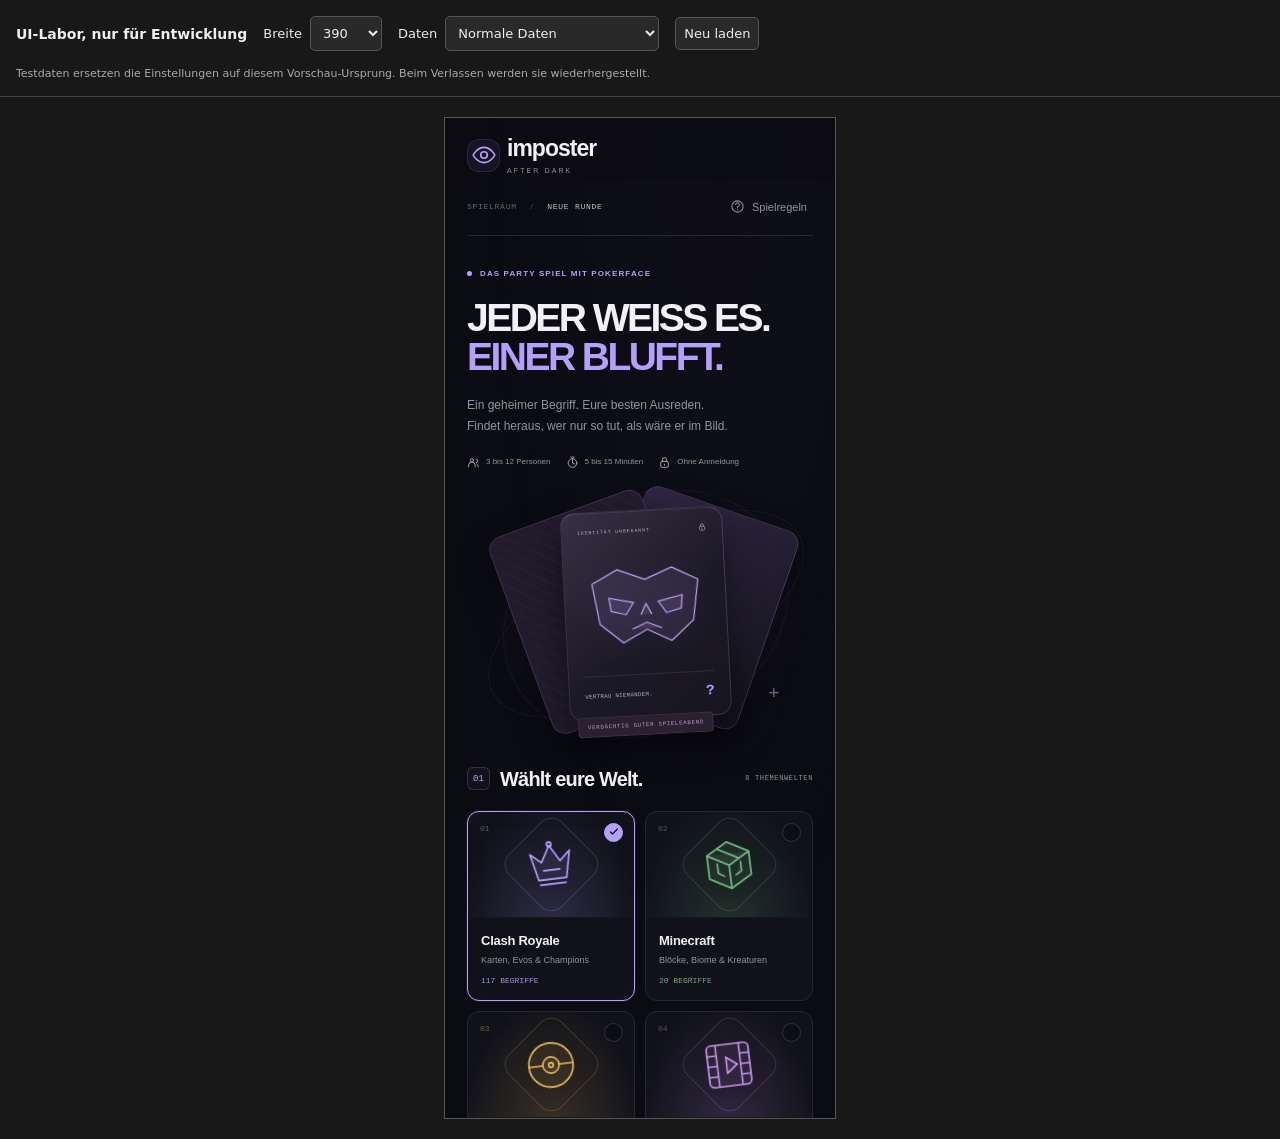
==== tests/ui-lab.html @ 831153de "Add isolated mobile UI lab and refine player labels" ====
<!doctype html>
<html lang="de"><meta charset="utf-8"><meta name="viewport" content="width=device-width,initial-scale=1"><title>Imposter UI-Labor</title>
<style>html{color-scheme:dark}body{margin:0;background:#181818;color:#eee;font:13px system-ui}header{padding:16px;display:flex;gap:16px;flex-wrap:wrap;align-items:center;border-bottom:1px solid #444}h1{font-size:14px;margin:0}select,button{font:inherit;padding:8px;background:#292929;color:#eee;border:1px solid #555;border-radius:5px}label{display:flex;gap:8px;align-items:center}p{margin:0;color:#aaa;font-size:11px}main{padding:20px;overflow:auto}iframe{display:block;margin:auto;height:1000px;border:1px solid #555;background:#0b0c12}a{color:#c4b0ee}</style>
<header><h1>UI-Labor, nur für Entwicklung</h1><label>Breite<select id="width"><option>320</option><option selected>390</option><option>768</option><option>1440</option></select></label><label>Daten<select id="fixture"><option value="demo">Normale Daten</option><option value="worst">12 Personen, lange Namen</option><option value="three">3 Personen</option><option value="duplicates">Doppelte Namen</option><option value="custom">Eigene Begriffe, leer</option></select></label><button id="load">Neu laden</button><p>Testdaten ersetzen die Einstellungen auf diesem Vorschau-Ursprung. Beim Verlassen werden sie wiederhergestellt.</p></header>
<main><iframe id="preview" title="Responsive Spielvorschau" width="390"></iframe></main>
<script>
const key='imposter-after-dark-setup-v1';let old=null;try{old=localStorage.getItem(key)}catch{}
const fixtures={demo:{count:6,names:['Alex','Kim','Jo','Robin','Mika','Sam']},three:{count:3,names:['Alex','Kim','Sam']},worst:{count:12,names:['Aleksandra Wiśniewska','李小龍','Jo','Mohammed Al-Khatib','Éléonore de Villiers','Núria García-López','Maximilian Mustermann','👩🏽‍🚀 Kim','J','Jürgen Groß','O’Connor','Анна Петрова'],imposters:5},duplicates:{count:3,names:['Alex','alex','Kim']},custom:{count:3,names:['Jo','Kim','Sam'],theme:'custom',custom:''}};
function load(){const fixture=fixtures[document.querySelector('#fixture').value];try{localStorage.setItem(key,JSON.stringify({theme:'clash',mode:'classic',imposters:1,timer:180,hints:true,filters:{evo:true,champions:true,heroes:true},...fixture}))}catch{}document.querySelector('#preview').width=document.querySelector('#width').value;document.querySelector('#preview').src='../index.html?ui-lab=1'}
document.querySelector('#width').addEventListener('change',()=>document.querySelector('#preview').width=document.querySelector('#width').value);document.querySelector('#fixture').addEventListener('change',load);document.querySelector('#load').addEventListener('click',load);addEventListener('beforeunload',()=>{try{old===null?localStorage.removeItem(key):localStorage.setItem(key,old)}catch{}});load();
</script></html>
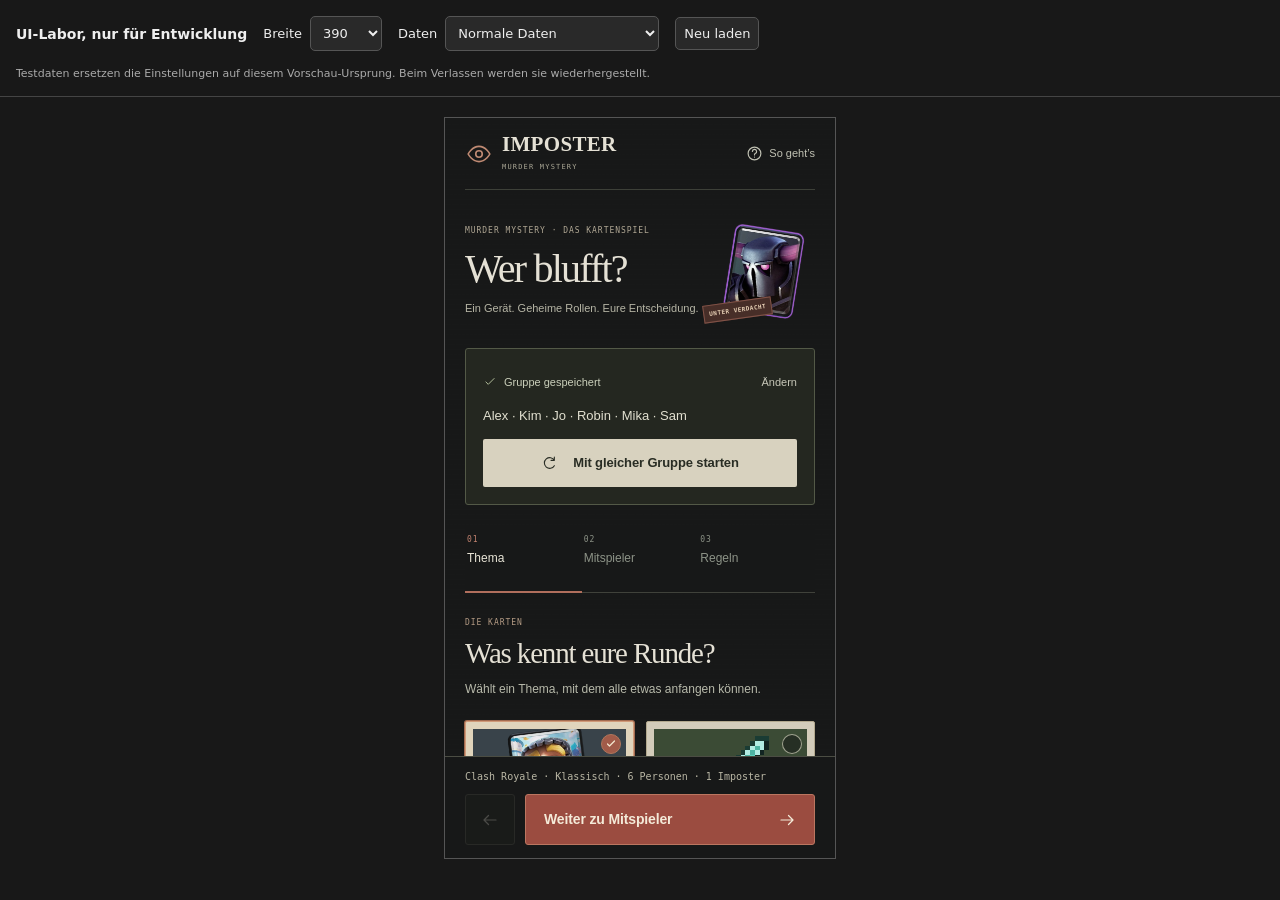
==== commit 0080bd27: "Use a phone-height viewport in the UI test lab" ====
--- a/tests/ui-lab.html
+++ b/tests/ui-lab.html
@@ -1,6 +1,6 @@
 <!doctype html>
 <html lang="de"><meta charset="utf-8"><meta name="viewport" content="width=device-width,initial-scale=1"><title>Imposter UI-Labor</title>
-<style>html{color-scheme:dark}body{margin:0;background:#181818;color:#eee;font:13px system-ui}header{padding:16px;display:flex;gap:16px;flex-wrap:wrap;align-items:center;border-bottom:1px solid #444}h1{font-size:14px;margin:0}select,button{font:inherit;padding:8px;background:#292929;color:#eee;border:1px solid #555;border-radius:5px}label{display:flex;gap:8px;align-items:center}p{margin:0;color:#aaa;font-size:11px}main{padding:20px;overflow:auto}iframe{display:block;margin:auto;height:1000px;border:1px solid #555;background:#0b0c12}a{color:#c4b0ee}</style>
+<style>html{color-scheme:dark}body{margin:0;background:#181818;color:#eee;font:13px system-ui}header{padding:16px;display:flex;gap:16px;flex-wrap:wrap;align-items:center;border-bottom:1px solid #444}h1{font-size:14px;margin:0}select,button{font:inherit;padding:8px;background:#292929;color:#eee;border:1px solid #555;border-radius:5px}label{display:flex;gap:8px;align-items:center}p{margin:0;color:#aaa;font-size:11px}main{padding:20px;overflow:auto}iframe{display:block;margin:auto;height:740px;border:1px solid #555;background:#0b0c12}a{color:#c4b0ee}</style>
 <header><h1>UI-Labor, nur für Entwicklung</h1><label>Breite<select id="width"><option>320</option><option selected>390</option><option>768</option><option>1440</option></select></label><label>Daten<select id="fixture"><option value="demo">Normale Daten</option><option value="worst">12 Personen, lange Namen</option><option value="three">3 Personen</option><option value="duplicates">Doppelte Namen</option><option value="custom">Eigene Begriffe, leer</option></select></label><button id="load">Neu laden</button><p>Testdaten ersetzen die Einstellungen auf diesem Vorschau-Ursprung. Beim Verlassen werden sie wiederhergestellt.</p></header>
 <main><iframe id="preview" title="Responsive Spielvorschau" width="390"></iframe></main>
 <script>
